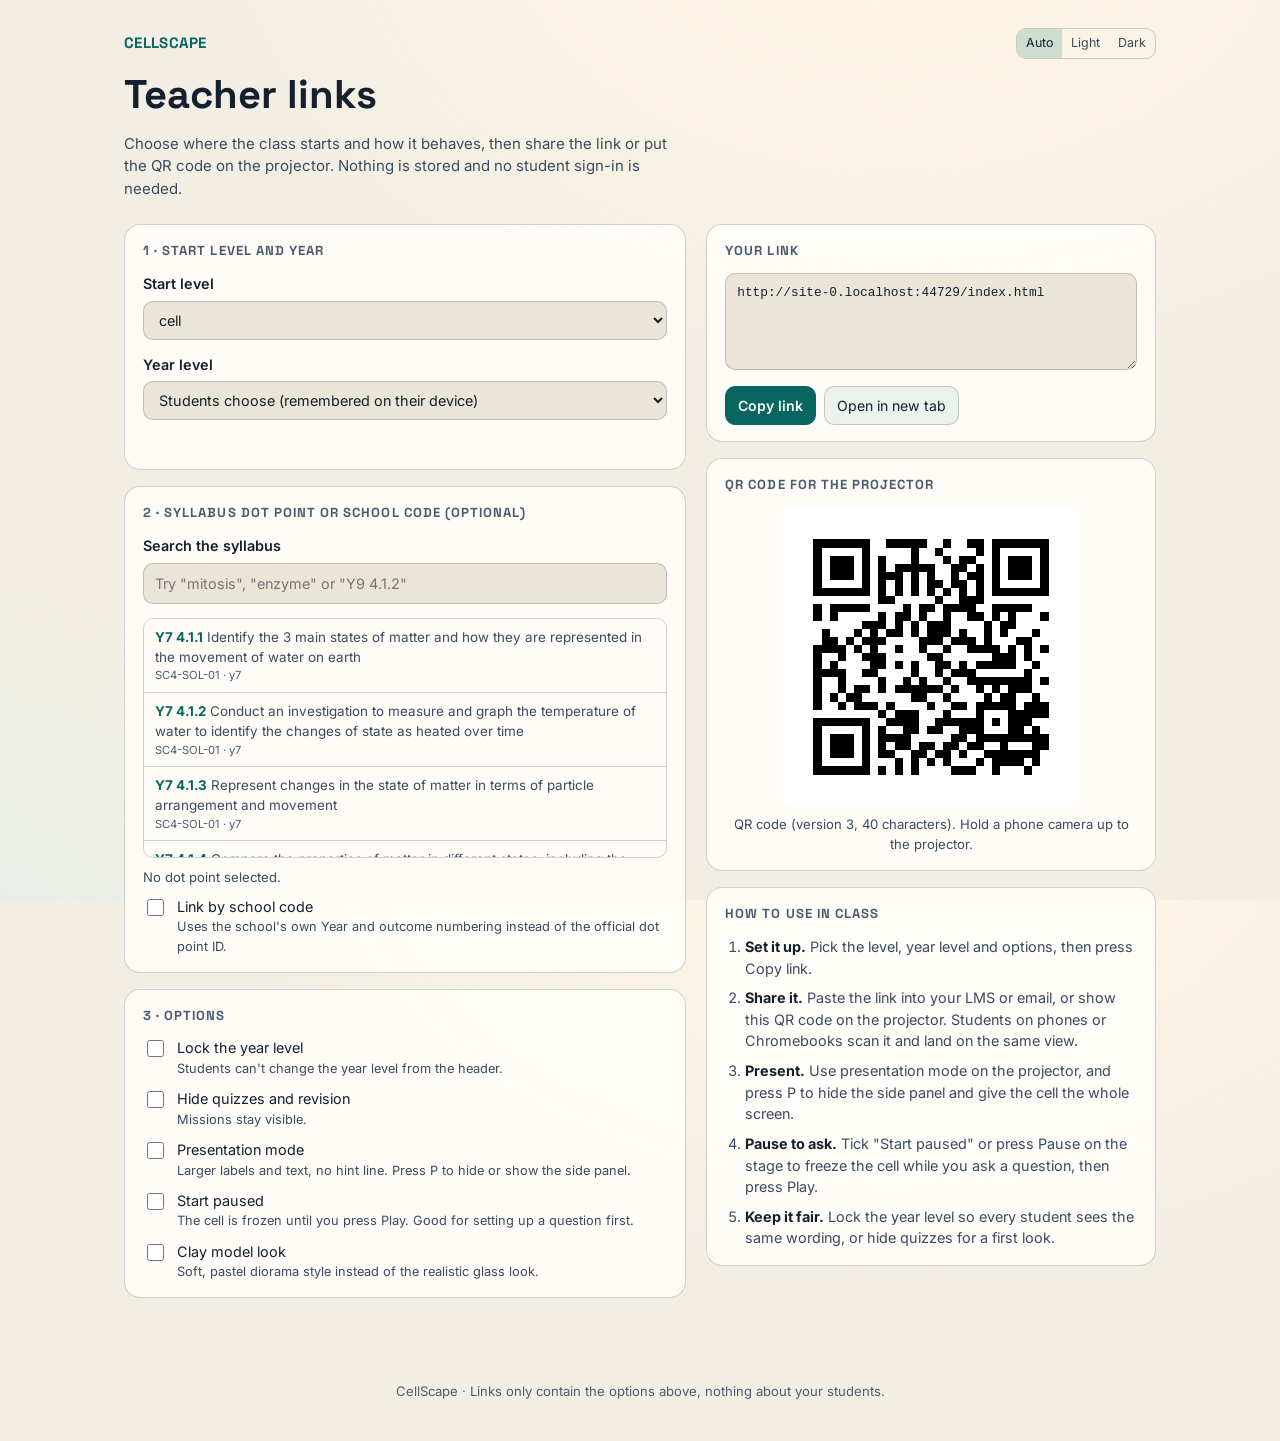
==== teacher.html @ 0e9d598e "Scaffold MixLab on the CellScape engine (c803344): two-band lens, syllabus map (SC4-SOL-01, Y7 4.x c" ====
<!doctype html>
<html lang="en">
<head>
  <meta charset="utf-8" />
  <meta name="viewport" content="width=device-width, initial-scale=1" />
  <script>(function(){var t="auto";try{t=localStorage.getItem("mixlab.theme")||"auto"}catch(e){}if(t!=="light"&&t!=="dark"){try{t=matchMedia("(prefers-color-scheme: light)").matches?"light":"dark"}catch(e){t="dark"}}document.documentElement.dataset.theme=t;document.documentElement.style.colorScheme=t})()</script>
  <title>Teacher links · CellScape</title>
  <meta name="description" content="Build a classroom link for CellScape: pick a starting level and year level, add options, then share a URL or QR code." />
  <link rel="preconnect" href="https://fonts.googleapis.com" />
  <link href="https://fonts.googleapis.com/css2?family=Inter:wght@400;600&family=Space+Grotesk:wght@500;600;700&display=swap" rel="stylesheet" />
  <link rel="stylesheet" href="assets/css/cellscape.css" />
  <link rel="stylesheet" href="assets/css/teacher.css" />
  <script type="importmap">
    { "imports": { "three": "./assets/vendor/three/build/three.module.js", "three/addons/": "./assets/vendor/three/examples/jsm/" } }
  </script>
</head>
<body>
  <div class="t-wrap">
    <div class="t-top">
      <a class="brand" href="index.html">CELLSCAPE</a>
      <span class="cs-theme-slot"></span>
    </div>
    <h1>Teacher links</h1>
    <p class="lede">Choose where the class starts and how it behaves, then share the link or put the QR code on the projector. Nothing is stored and no student sign-in is needed.</p>

    <div class="t-grid">
      <div class="t-col">
        <section class="t-card" aria-labelledby="h-start">
          <h2 id="h-start">1 · Start level and year</h2>
          <div class="t-field">
            <label for="t-level">Start level</label>
            <select id="t-level"></select>
          </div>
          <div class="t-field">
            <label for="t-year">Year level</label>
            <select id="t-year">
              <option value="">Students choose (remembered on their device)</option>
              <option value="y7-8">Years 7–8</option>
              <option value="y9-10">Years 9–10</option>
              <option value="y11">Year 11 Biology</option>
              <option value="y12">Year 12 Biology</option>
            </select>
            <p class="t-note" id="t-year-note"></p>
          </div>
        </section>

        <section class="t-card" aria-labelledby="h-dot">
          <h2 id="h-dot">2 · Syllabus dot point or school code (optional)</h2>
          <div class="t-field">
            <label for="t-search">Search the syllabus</label>
            <input type="search" id="t-search" placeholder="Try &quot;mitosis&quot;, &quot;enzyme&quot; or &quot;Y9 4.1.2&quot;" autocomplete="off" />
          </div>
          <ul class="t-dots" id="t-dots" aria-label="Matching dot points"></ul>
          <p class="t-note" id="t-dot-now" style="margin-top:10px"></p>
          <label class="t-opt" id="t-bycode-wrap" hidden style="margin-top:8px"><input type="checkbox" id="t-bycode" /><span>Link by school code<small>Uses the school's own Year and outcome numbering instead of the official dot point ID.</small></span></label>
        </section>

        <section class="t-card" aria-labelledby="h-opt">
          <h2 id="h-opt">3 · Options</h2>
          <div class="t-opts">
            <label class="t-opt"><input type="checkbox" id="t-lock" /><span>Lock the year level<small>Students can't change the year level from the header.</small></span></label>
            <label class="t-opt"><input type="checkbox" id="t-noquiz" /><span>Hide quizzes and revision<small>Missions stay visible.</small></span></label>
            <label class="t-opt"><input type="checkbox" id="t-present" /><span>Presentation mode<small>Larger labels and text, no hint line. Press P to hide or show the side panel.</small></span></label>
            <label class="t-opt"><input type="checkbox" id="t-paused" /><span>Start paused<small>The cell is frozen until you press Play. Good for setting up a question first.</small></span></label>
            <label class="t-opt"><input type="checkbox" id="t-clay" /><span>Clay model look<small>Soft, pastel diorama style instead of the realistic glass look.</small></span></label>
          </div>
        </section>
      </div>

      <div class="t-col">
        <section class="t-card" aria-labelledby="h-link">
          <h2 id="h-link">Your link</h2>
          <label for="t-url" class="visually-hidden" style="position:absolute;left:-9999px">Class link</label>
          <textarea id="t-url" class="t-url" readonly rows="4"></textarea>
          <div class="t-actions">
            <button type="button" class="btn primary" id="t-copy">Copy link</button>
            <a class="btn" id="t-open" href="index.html" target="_blank" rel="noopener">Open in new tab</a>
            <span class="t-note" id="t-copied" role="status"></span>
          </div>
        </section>

        <section class="t-card" aria-labelledby="h-qr">
          <h2 id="h-qr">QR code for the projector</h2>
          <div class="t-qr" id="t-qr"><canvas role="img" aria-label="QR code"></canvas></div>
          <p class="t-note" id="t-qr-note" style="text-align:center;margin-top:8px"></p>
        </section>

        <section class="t-card t-help" aria-labelledby="h-help">
          <h2 id="h-help">How to use in class</h2>
          <ol>
            <li><b>Set it up.</b> Pick the level, year level and options, then press Copy link.</li>
            <li><b>Share it.</b> Paste the link into your LMS or email, or show this QR code on the projector. Students on phones or Chromebooks scan it and land on the same view.</li>
            <li><b>Present.</b> Use presentation mode on the projector, and press P to hide the side panel and give the cell the whole screen.</li>
            <li><b>Pause to ask.</b> Tick "Start paused" or press Pause on the stage to freeze the cell while you ask a question, then press Play.</li>
            <li><b>Keep it fair.</b> Lock the year level so every student sees the same wording, or hide quizzes for a first look.</li>
          </ol>
        </section>
      </div>
    </div>
  </div>
  <p class="t-foot">CellScape · Links only contain the options above, nothing about your students.</p>

  <script type="module" src="assets/js/teacher.js"></script>
  <script type="module">import("./assets/js/world/theme.js").then((m) => m.mountThemeToggle(document.querySelector(".cs-theme-slot")));</script>
</body>
</html>
---- assets/css/cellscape.css ----
/* CellScape — shared design system. Dark, luminous "inside the cell" look, with a light page theme (data-theme). */
/* Dark tokens. They also apply inside the 3D stage and the library hero in light mode, because the stage
   keeps its dark cinematic backdrop in both themes (see the light-theme block below). */
:root,
:root[data-theme="light"] .stage,
:root[data-theme="light"] .hero {
  --bg-0: #050b16;
  --bg-1: #0a1628;
  --bg-2: #10213a;
  --panel: rgba(14, 28, 50, 0.82);
  --panel-border: rgba(120, 190, 255, 0.16);
  --ink: #e8f1ff;
  --ink-dim: #9fb3cf;
  --ink-faint: #7a8fac;
  --accent: #4fd1c5;      /* teal: cytoplasm / water */
  --accent-2: #a78bfa;    /* violet: proteins */
  --accent-3: #fbbf24;    /* amber: energy / ATP */
  --danger: #f87171;
  --good: #4ade80;
  --on-accent: #032024;
  --header-bg: rgba(5, 11, 22, 0.7);
  --panel-bg: rgba(7, 15, 28, 0.85);
  --float-bg: rgba(5, 11, 22, 0.72);        /* chips, overlay buttons */
  --toast-bg: rgba(10, 22, 40, 0.92);
  --well-bg: rgba(5, 11, 22, 0.5);          /* sunken canvas / chart wells */
  --tint-1: rgba(255, 255, 255, 0.02);
  --tint-2: rgba(255, 255, 255, 0.04);
  --tint-3: rgba(255, 255, 255, 0.08);
  --btn-bg: rgba(79, 209, 197, 0.08);
  --btn-bg-hover: rgba(79, 209, 197, 0.16);
  --sel-bg: rgba(79, 209, 197, 0.2);
  --pressed-bg: rgba(167, 139, 250, 0.25);
  --good-bg: rgba(74, 222, 128, 0.12);
  --danger-bg: rgba(248, 113, 113, 0.12);
  --warn-bg: rgba(251, 191, 36, 0.08);
  --grid-line: rgba(159, 179, 207, 0.18);   /* canvas chart gridlines */
  --shadow: rgba(0, 0, 0, 0.35);
  --t-good: #86efac;    /* status text on panel backgrounds */
  --t-bad: #fca5a5;
  --t-warn: #fcd34d;
  --t-violet: #ddd6fe;
  --t-pink: #e879f9;
  --dialog-bg: #0b1930;
  --bg-glow-a: #1b2f5a;
  --bg-glow-b: #0d3b44;
  color-scheme: dark;
}
/* inherited text colour must follow the re-scoped dark tokens */
:root[data-theme="light"] .stage,
:root[data-theme="light"] .hero { color: var(--ink); }
/* Light theme: page chrome only. Warm off-white panels, ink #14202e, accents darkened for 4.5:1 on light. */
:root[data-theme="light"] {
  --bg-0: #f3eee4;
  --bg-1: #ebe5d8;
  --bg-2: #e2dbcb;
  --panel: rgba(255, 253, 248, 0.94);
  --panel-border: rgba(20, 32, 46, 0.2);
  --ink: #14202e;
  --ink-dim: #3b4b5f;
  --ink-faint: #4b5c71;
  --accent: #086660;
  --accent-2: #6d4ad6;
  --accent-3: #7a4f05;
  --danger: #b3261e;
  --good: #17743a;
  --on-accent: #ffffff;
  --header-bg: rgba(250, 246, 238, 0.85);
  --panel-bg: rgba(250, 246, 238, 0.96);
  --float-bg: rgba(255, 253, 248, 0.9);
  --toast-bg: rgba(255, 253, 248, 0.97);
  --well-bg: rgba(20, 32, 46, 0.06);
  --tint-1: rgba(20, 32, 46, 0.035);
  --tint-2: rgba(20, 32, 46, 0.06);
  --tint-3: rgba(20, 32, 46, 0.12);
  --btn-bg: rgba(10, 117, 109, 0.08);
  --btn-bg-hover: rgba(10, 117, 109, 0.16);
  --sel-bg: rgba(10, 117, 109, 0.18);
  --pressed-bg: rgba(109, 74, 214, 0.16);
  --good-bg: rgba(23, 116, 58, 0.12);
  --danger-bg: rgba(179, 38, 30, 0.1);
  --warn-bg: rgba(138, 90, 6, 0.1);
  --grid-line: rgba(20, 32, 46, 0.14);
  --shadow: rgba(20, 32, 46, 0.18);
  --t-good: #17743a;
  --t-bad: #b3261e;
  --t-warn: #7a4f05;
  --t-violet: #5b3fc0;
  --t-pink: #a21caf;
  --dialog-bg: #fbf8f1;
  --bg-glow-a: #fff7e6;
  --bg-glow-b: #e3efe9;
  color-scheme: light;
}
:root {
  --radius: 14px;
  --font: "Inter", system-ui, -apple-system, "Segoe UI", Roboto, sans-serif;
  --font-display: "Space Grotesk", var(--font);
}

* { box-sizing: border-box; }
html, body { margin: 0; height: 100%; }
body {
  background: radial-gradient(1200px 800px at 70% -10%, var(--bg-glow-a) 0%, transparent 60%),
              radial-gradient(900px 700px at -10% 110%, var(--bg-glow-b) 0%, transparent 60%),
              var(--bg-0);
  color: var(--ink);
  font-family: var(--font);
  font-size: 15px;
  line-height: 1.5;
  -webkit-font-smoothing: antialiased;
}
a { color: var(--accent); }
button, input, select { font: inherit; color: inherit; }

/* ---------- Sim page shell ---------- */
.sim-shell {
  display: grid;
  grid-template-columns: minmax(0, 1fr) 360px;
  grid-template-rows: auto minmax(0, 1fr);
  height: 100vh;
  height: 100dvh;
}
.sim-header {
  grid-column: 1 / -1; min-width: 0;
  display: flex; align-items: center; gap: 14px;
  padding: 10px 18px;
  border-bottom: 1px solid var(--panel-border);
  background: var(--header-bg);
  backdrop-filter: blur(8px);
}
.sim-header .back {
  text-decoration: none; color: var(--ink-dim);
  padding: 6px 10px; border-radius: 8px; border: 1px solid var(--panel-border);
  white-space: nowrap;
}
.sim-header .back:hover { color: var(--ink); border-color: var(--accent); }
.sim-header h1 {
  min-width: 0; flex: 0 1 auto;
  font-family: var(--font-display); font-size: 1.15rem; margin: 0; font-weight: 600;
  white-space: nowrap; overflow: hidden; text-overflow: ellipsis;
}
.sim-header .tag {
  font-size: 0.75rem; color: var(--ink-faint); margin-left: auto; white-space: nowrap;
}

.stage {
  background: #06121c;
  position: relative; min-height: 0; overflow: hidden;
}
.stage canvas {
  position: absolute; inset: 0; width: 100%; height: 100%; display: block;
  touch-action: none;
}
.stage-overlay {
  position: absolute; left: 14px; top: 14px; right: 14px;
  pointer-events: none; display: flex; flex-wrap: wrap; gap: 8px;
}
.chip {
  pointer-events: auto;
  background: var(--float-bg); border: 1px solid var(--panel-border);
  padding: 5px 10px; border-radius: 999px; font-size: 0.8rem; color: var(--ink-dim);
}
.chip b { color: var(--ink); font-variant-numeric: tabular-nums; }

.panel {
  overflow-y: auto; overflow-x: clip; padding: 14px; display: flex; flex-direction: column; gap: 12px;
  border-left: 1px solid var(--panel-border);
  background: var(--panel-bg);
}
.card {
  background: var(--panel); border: 1px solid var(--panel-border);
  border-radius: var(--radius); padding: 12px 14px;
}
.card h2 {
  font-family: var(--font-display); font-size: 0.8rem; letter-spacing: 0.08em;
  text-transform: uppercase; color: var(--ink-faint); margin: 0 0 8px; font-weight: 600;
}
.card p { margin: 0 0 8px; color: var(--ink-dim); }
.card p:last-child { margin-bottom: 0; }
.explain strong { color: var(--ink); }

/* ---------- Controls ---------- */
.control { margin: 10px 0; }
.control:first-of-type { margin-top: 0; }
.control-row { display: flex; justify-content: space-between; align-items: baseline; gap: 8px; font-size: 0.88rem; }
.control-row output { color: var(--accent); font-variant-numeric: tabular-nums; font-weight: 600; }
input[type="range"] {
  width: 100%; accent-color: var(--accent); margin: 6px 0 0; height: 22px;
}
.btn-row { display: flex; flex-wrap: wrap; gap: 8px; margin: 8px 0; }
.btn {
  appearance: none; cursor: pointer;
  border: 1px solid var(--panel-border); background: var(--btn-bg);
  padding: 8px 12px; border-radius: 10px; font-size: 0.88rem; color: var(--ink);
  transition: background 0.15s, border-color 0.15s, transform 0.05s;
}
.btn:hover { border-color: var(--accent); background: var(--btn-bg-hover); }
.btn:active { transform: translateY(1px); }
.btn.primary { background: var(--accent); color: var(--on-accent); border-color: var(--accent); font-weight: 600; }
.btn.primary:hover { filter: brightness(1.1); }
.btn[aria-pressed="true"] { background: var(--pressed-bg); border-color: var(--accent-2); }
.btn:disabled { opacity: 0.45; cursor: not-allowed; }

.segmented { display: flex; border: 1px solid var(--panel-border); border-radius: 10px; overflow: hidden; }
.segmented button {
  flex: 1; border: 0; background: transparent; padding: 7px 6px; cursor: pointer; font-size: 0.82rem; color: var(--ink-dim);
}
.segmented button[aria-pressed="true"] { background: var(--sel-bg); color: var(--ink); }

.toggle { display: flex; align-items: center; gap: 8px; cursor: pointer; font-size: 0.88rem; margin: 6px 0; }
.toggle input { accent-color: var(--accent-2); width: 16px; height: 16px; }

/* ---------- Missions ---------- */
.missions ol { list-style: none; padding: 0; margin: 0; display: flex; flex-direction: column; gap: 6px; }
.missions li {
  display: flex; gap: 8px; align-items: flex-start; font-size: 0.88rem; color: var(--ink-dim);
  padding: 6px 8px; border-radius: 8px; background: var(--tint-1);
}
.missions li::before {
  content: ""; flex: 0 0 16px; height: 16px; margin-top: 2px; border-radius: 50%;
  border: 2px solid var(--ink-faint);
}
.missions li.done { color: var(--ink); background: var(--good-bg); }
.missions li.done::before { border-color: var(--good); background: var(--good); box-shadow: 0 0 10px var(--good); }
.missions .progress { height: 4px; background: var(--tint-3); border-radius: 4px; margin-top: 10px; overflow: hidden; }
.missions .progress > div { height: 100%; background: linear-gradient(90deg, var(--accent), var(--accent-2)); width: 0; transition: width 0.4s; }

/* ---------- Toast ---------- */
.toast {
  position: absolute; left: 50%; bottom: 18px; transform: translateX(-50%) translateY(20px);
  background: var(--toast-bg); border: 1px solid var(--accent); box-shadow: 0 6px 24px var(--shadow);
  padding: 9px 16px; border-radius: 12px; font-size: 0.9rem; opacity: 0; pointer-events: none;
  transition: opacity 0.25s, transform 0.25s; max-width: calc(100% - 32px); text-align: center;
}
.toast.show { opacity: 1; transform: translateX(-50%) translateY(0); }

/* ---------- Quiz ---------- */
.quiz .q { font-size: 0.9rem; margin-bottom: 8px; color: var(--ink); }
.quiz .opts { display: flex; flex-direction: column; gap: 6px; }
.quiz .opts button { text-align: left; }
.quiz .opts button.right { border-color: var(--good); background: var(--good-bg); }
.quiz .opts button.wrong { border-color: var(--danger); background: var(--danger-bg); }
.quiz .fb { font-size: 0.85rem; margin-top: 8px; color: var(--ink-dim); min-height: 1.2em; }

/* ---------- Legend ---------- */
.legend { display: grid; grid-template-columns: minmax(0, 1fr) minmax(0, 1fr); gap: 6px 10px; font-size: 0.82rem; color: var(--ink-dim); }
.legend span { display: flex; align-items: center; gap: 6px; }
.legend i { width: 12px; height: 12px; border-radius: 50%; display: inline-block; flex: 0 0 12px; }

/* ---------- Responsive ---------- */
@media (max-width: 860px) {
  .sim-shell { grid-template-columns: minmax(0, 1fr); grid-template-rows: auto 58vh auto; height: auto; min-height: 100dvh; }
  .panel { border-left: 0; border-top: 1px solid var(--panel-border); overflow: visible; }
  .sim-header .tag { display: none; }
}
@media (prefers-reduced-motion: reduce) {
  * { transition: none !important; }
}

/* ---------- Theme toggle (header) ---------- */
.cs-theme { flex: 0 0 auto; }
.cs-theme button { padding: 5px 9px; font-size: 0.78rem; }
.sim-header .cs-theme-slot { display: inline-flex; margin-left: auto; }
.sim-header .tag + .cs-theme-slot, .sim-header .lens-select ~ .cs-theme-slot { margin-left: 0; }
@media (max-width: 600px) {
  .cs-theme button { padding: 5px 7px; font-size: 0.72rem; }
  .sim-header { flex-wrap: wrap; row-gap: 8px; padding: 8px 12px; }
  .sim-header .lens-select { margin-left: 0; }
  .sim-header .cs-theme-slot { margin-left: auto; }
  .sim-header .tag + .cs-theme-slot { margin-left: auto; }
}

/* Light theme: panel text that levels colour inline with the pale dark-theme hues (state words, base letters,
   status marks) is darkened with a filter so it reaches 4.5:1 on the light panel. Dark theme is untouched. */
:root[data-theme="light"] .panel :is([style^="color:"], [style*=";color:"], [style*="; color:"]):not([style*="color:var("]):not([style*="color: var("]) {
  filter: brightness(0.5) saturate(1.4);
}

/* Light theme: pale legend swatches get a darker tone and a hairline ring so they read on the light panel. */
:root[data-theme="light"] .panel :is(.legend, .flow-key) i { filter: brightness(0.78) saturate(1.3); box-shadow: inset 0 0 0 1px rgba(20, 32, 46, 0.35); }
---- assets/css/teacher.css ----
/* Teacher mode: classroom overrides for the sim pages (injected by teacherMode.js) and styles for teacher.html. */

/* ---- ?noquiz=1: hide the quiz cards (K.quiz makes section.card.quiz). Missions stay. ---- */
html[data-teacher-hide-quiz="1"] .card.quiz,
html[data-teacher-hide-quiz="1"] .card.revision { display: none !important; }

/* ---- ?present=1: projector layout ---- */
html[data-teacher-present="1"] .cs-hint { display: none !important; }
html[data-teacher-present="1"] .lbl3d { font-size: 1.05rem; }
html[data-teacher-present="1"] .lbl3d small { font-size: 0.9rem; }
html[data-teacher-present="1"] .chip { font-size: 1rem; }
html[data-teacher-present="1"] .panel { zoom: 1.2; }
html[data-teacher-present="1"] .sim-shell { grid-template-columns: minmax(0, 1fr) 440px; }
html[data-teacher-present="1"] .sim-shell.panel-hidden { grid-template-columns: minmax(0, 1fr); }
html[data-teacher-present="1"] .sim-shell.panel-hidden .panel { display: none; }
.cs-panel-toggle { position: absolute; top: 14px; right: 14px; z-index: 6; background: rgba(5, 11, 22, 0.8); color: #e8f1ff; font-size: 0.95rem; padding: 8px 14px; }
.cs-panel-toggle:hover { color: #e8f1ff; }
@media (max-width: 860px) {
  html[data-teacher-present="1"] .sim-shell { grid-template-columns: minmax(0, 1fr); }
  html[data-teacher-present="1"] .panel { zoom: 1.08; }
}

/* ---- teacher.html (link builder) ---- */
.t-wrap { max-width: 1080px; margin: 0 auto; padding: 28px 24px 60px; }
.t-wrap h1 { font-family: var(--font-display); font-size: clamp(1.7rem, 4vw, 2.5rem); margin: 6px 0 8px; }
.t-wrap .lede { color: var(--ink-dim); max-width: 62ch; margin: 0 0 24px; }
.t-top { display: flex; align-items: center; gap: 12px; }
.t-top .brand { font-family: var(--font-display); font-weight: 700; color: var(--accent); text-decoration: none; letter-spacing: 0.02em; }
.t-top .cs-theme-slot { margin-left: auto; display: inline-flex; }
.t-grid { display: grid; grid-template-columns: minmax(0, 1.25fr) minmax(0, 1fr); gap: 20px; align-items: start; }
@media (max-width: 860px) { .t-grid { grid-template-columns: minmax(0, 1fr); } }
.t-col { display: flex; flex-direction: column; gap: 16px; min-width: 0; }
.t-card { background: var(--panel); border: 1px solid var(--panel-border); border-radius: 16px; padding: 16px 18px; }
.t-card h2 { font-family: var(--font-display); font-size: 0.82rem; letter-spacing: 0.08em; text-transform: uppercase; color: var(--ink-faint); margin: 0 0 12px; }
.t-field { display: flex; flex-direction: column; gap: 6px; margin-bottom: 14px; font-size: 0.9rem; }
.t-field > label, .t-field > .lab { color: var(--ink); font-weight: 600; }
.t-field select, .t-field input[type="search"], .t-url {
  font: inherit; color: var(--ink); background: var(--bg-1); border: 1px solid var(--panel-border);
  border-radius: 10px; padding: 9px 11px; width: 100%; box-sizing: border-box;
}
.t-field select:disabled { opacity: 0.55; }
.t-note { color: var(--ink-dim); font-size: 0.82rem; margin: 0; min-height: 1em; }
.t-dots { list-style: none; margin: 0; padding: 0; max-height: 240px; overflow: auto; border: 1px solid var(--panel-border); border-radius: 10px; }
.t-dots li + li { border-top: 1px solid var(--panel-border); }
.t-dots button { all: unset; box-sizing: border-box; display: block; width: 100%; padding: 8px 11px; cursor: pointer; font-size: 0.84rem; color: var(--ink-dim); }
.t-dots button:hover, .t-dots button:focus-visible { background: var(--btn-bg-hover); color: var(--ink); }
.t-dots button[aria-pressed="true"] { background: var(--btn-bg-hover); color: var(--ink); box-shadow: inset 3px 0 0 var(--accent); }
.t-dots b { color: var(--accent); }
.t-dots small { display: block; color: var(--ink-faint); }
.t-dots .none { padding: 10px 11px; color: var(--ink-dim); font-size: 0.85rem; }
.t-opts { display: flex; flex-direction: column; gap: 10px; }
.t-opt { display: flex; gap: 10px; align-items: flex-start; font-size: 0.9rem; cursor: pointer; }
.t-opt input { margin-top: 3px; width: 17px; height: 17px; accent-color: var(--accent); flex: 0 0 auto; }
.t-opt span small { display: block; color: var(--ink-dim); font-size: 0.8rem; }
.t-url { font-family: ui-monospace, Menlo, monospace; font-size: 0.8rem; word-break: break-all; resize: vertical; min-height: 84px; }
.t-actions { display: flex; flex-wrap: wrap; gap: 8px; align-items: center; margin: 10px 0 0; }
.t-actions a.btn { text-decoration: none; }
.t-qr { display: flex; flex-direction: column; align-items: center; gap: 10px; }
.t-qr canvas { width: min(100%, 300px); height: auto; image-rendering: pixelated; border-radius: 10px; background: #fff; }
.t-help ol { margin: 0; padding-left: 20px; color: var(--ink-dim); font-size: 0.9rem; display: flex; flex-direction: column; gap: 8px; }
.t-help li b { color: var(--ink); }
.t-foot { text-align: center; color: var(--ink-faint); font-size: 0.82rem; padding: 10px 20px 40px; }
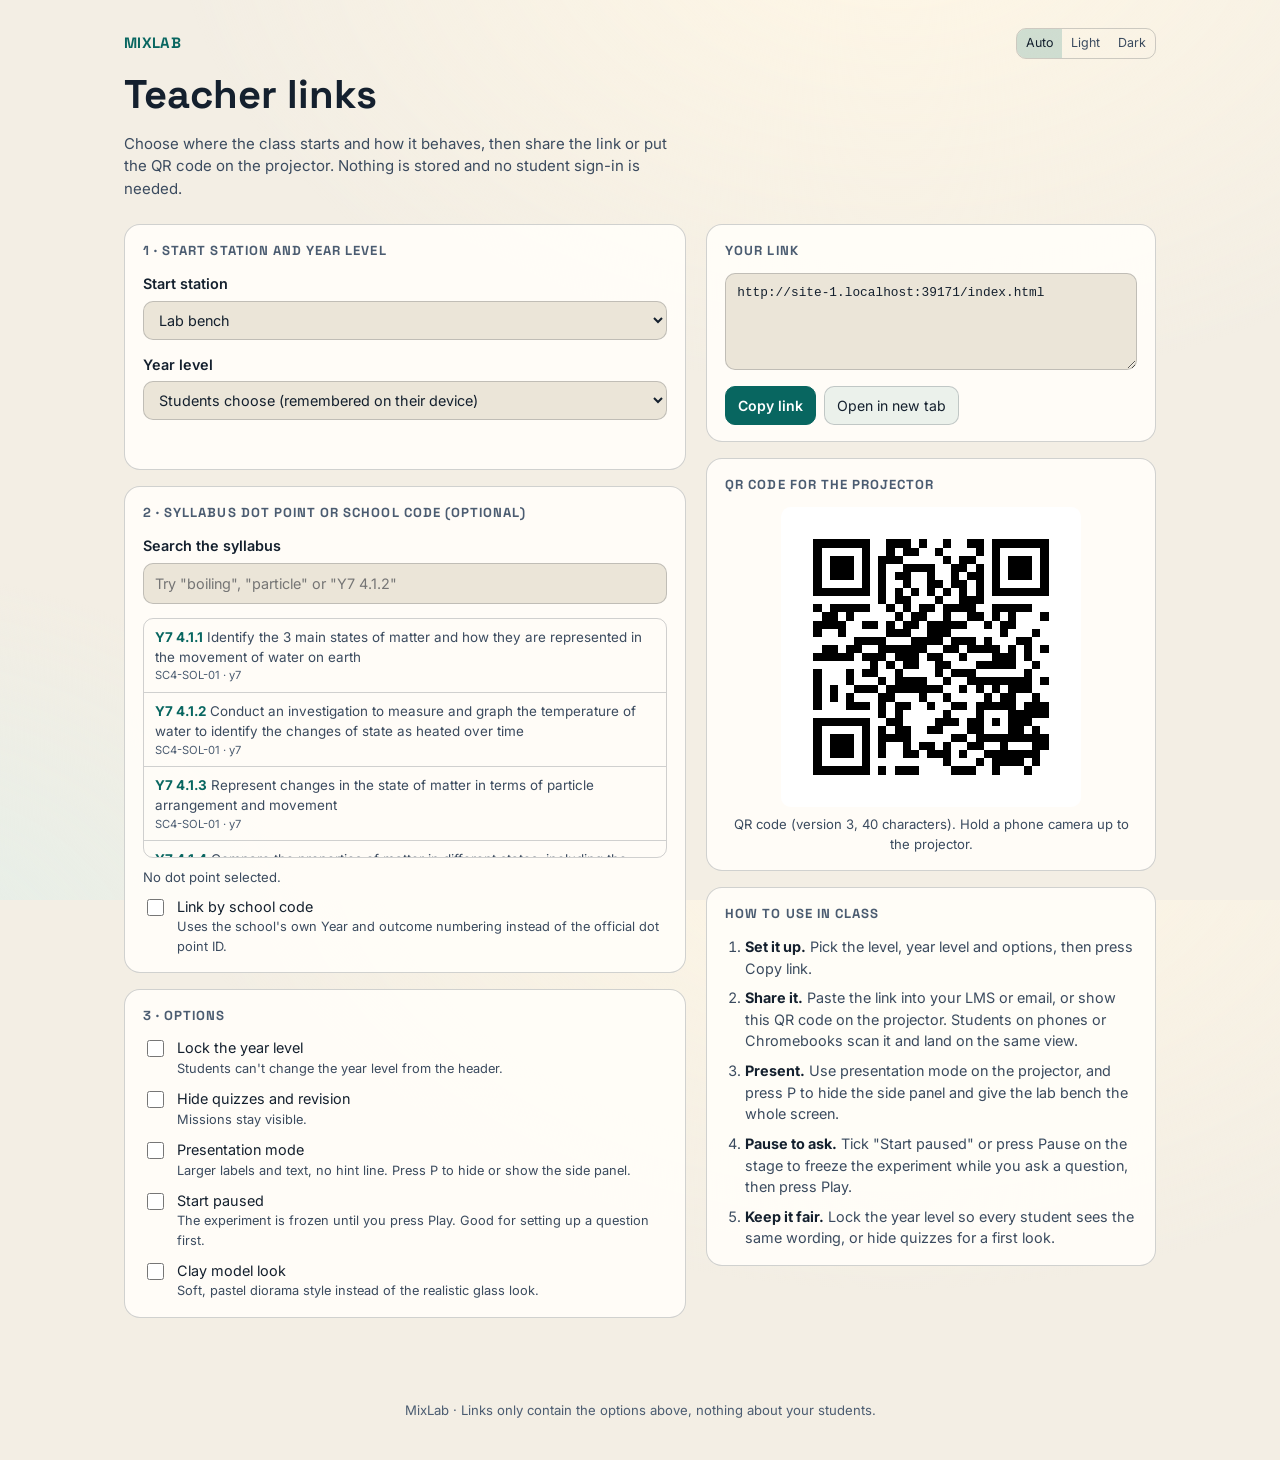
==== commit 05bae24a: "Docs (PLAN, HANDOVER), density model with tests (station 2 groundwork) Co-Authored-By: Claude Opus 5" ====
--- a/teacher.html
+++ b/teacher.html
@@ -4,8 +4,8 @@
   <meta charset="utf-8" />
   <meta name="viewport" content="width=device-width, initial-scale=1" />
   <script>(function(){var t="auto";try{t=localStorage.getItem("mixlab.theme")||"auto"}catch(e){}if(t!=="light"&&t!=="dark"){try{t=matchMedia("(prefers-color-scheme: light)").matches?"light":"dark"}catch(e){t="dark"}}document.documentElement.dataset.theme=t;document.documentElement.style.colorScheme=t})()</script>
-  <title>Teacher links · CellScape</title>
-  <meta name="description" content="Build a classroom link for CellScape: pick a starting level and year level, add options, then share a URL or QR code." />
+  <title>Teacher links · MixLab</title>
+  <meta name="description" content="Build a classroom link for MixLab: pick a starting station and year level, add options, then share a URL or QR code." />
   <link rel="preconnect" href="https://fonts.googleapis.com" />
   <link href="https://fonts.googleapis.com/css2?family=Inter:wght@400;600&family=Space+Grotesk:wght@500;600;700&display=swap" rel="stylesheet" />
   <link rel="stylesheet" href="assets/css/cellscape.css" />
@@ -17,7 +17,7 @@
 <body>
   <div class="t-wrap">
     <div class="t-top">
-      <a class="brand" href="index.html">CELLSCAPE</a>
+      <a class="brand" href="index.html">MIXLAB</a>
       <span class="cs-theme-slot"></span>
     </div>
     <h1>Teacher links</h1>
@@ -26,19 +26,17 @@
     <div class="t-grid">
       <div class="t-col">
         <section class="t-card" aria-labelledby="h-start">
-          <h2 id="h-start">1 · Start level and year</h2>
+          <h2 id="h-start">1 · Start station and year level</h2>
           <div class="t-field">
-            <label for="t-level">Start level</label>
+            <label for="t-level">Start station</label>
             <select id="t-level"></select>
           </div>
           <div class="t-field">
             <label for="t-year">Year level</label>
             <select id="t-year">
               <option value="">Students choose (remembered on their device)</option>
-              <option value="y7-8">Years 7–8</option>
-              <option value="y9-10">Years 9–10</option>
-              <option value="y11">Year 11 Biology</option>
-              <option value="y12">Year 12 Biology</option>
+              <option value="y7">Year 7</option>
+              <option value="ext">Extension (Years 8–10)</option>
             </select>
             <p class="t-note" id="t-year-note"></p>
           </div>
@@ -48,7 +46,7 @@
           <h2 id="h-dot">2 · Syllabus dot point or school code (optional)</h2>
           <div class="t-field">
             <label for="t-search">Search the syllabus</label>
-            <input type="search" id="t-search" placeholder="Try &quot;mitosis&quot;, &quot;enzyme&quot; or &quot;Y9 4.1.2&quot;" autocomplete="off" />
+            <input type="search" id="t-search" placeholder="Try &quot;boiling&quot;, &quot;particle&quot; or &quot;Y7 4.1.2&quot;" autocomplete="off" />
           </div>
           <ul class="t-dots" id="t-dots" aria-label="Matching dot points"></ul>
           <p class="t-note" id="t-dot-now" style="margin-top:10px"></p>
@@ -61,7 +59,7 @@
             <label class="t-opt"><input type="checkbox" id="t-lock" /><span>Lock the year level<small>Students can't change the year level from the header.</small></span></label>
             <label class="t-opt"><input type="checkbox" id="t-noquiz" /><span>Hide quizzes and revision<small>Missions stay visible.</small></span></label>
             <label class="t-opt"><input type="checkbox" id="t-present" /><span>Presentation mode<small>Larger labels and text, no hint line. Press P to hide or show the side panel.</small></span></label>
-            <label class="t-opt"><input type="checkbox" id="t-paused" /><span>Start paused<small>The cell is frozen until you press Play. Good for setting up a question first.</small></span></label>
+            <label class="t-opt"><input type="checkbox" id="t-paused" /><span>Start paused<small>The experiment is frozen until you press Play. Good for setting up a question first.</small></span></label>
             <label class="t-opt"><input type="checkbox" id="t-clay" /><span>Clay model look<small>Soft, pastel diorama style instead of the realistic glass look.</small></span></label>
           </div>
         </section>
@@ -90,15 +88,15 @@
           <ol>
             <li><b>Set it up.</b> Pick the level, year level and options, then press Copy link.</li>
             <li><b>Share it.</b> Paste the link into your LMS or email, or show this QR code on the projector. Students on phones or Chromebooks scan it and land on the same view.</li>
-            <li><b>Present.</b> Use presentation mode on the projector, and press P to hide the side panel and give the cell the whole screen.</li>
-            <li><b>Pause to ask.</b> Tick "Start paused" or press Pause on the stage to freeze the cell while you ask a question, then press Play.</li>
+            <li><b>Present.</b> Use presentation mode on the projector, and press P to hide the side panel and give the lab bench the whole screen.</li>
+            <li><b>Pause to ask.</b> Tick "Start paused" or press Pause on the stage to freeze the experiment while you ask a question, then press Play.</li>
             <li><b>Keep it fair.</b> Lock the year level so every student sees the same wording, or hide quizzes for a first look.</li>
           </ol>
         </section>
       </div>
     </div>
   </div>
-  <p class="t-foot">CellScape · Links only contain the options above, nothing about your students.</p>
+  <p class="t-foot">MixLab · Links only contain the options above, nothing about your students.</p>
 
   <script type="module" src="assets/js/teacher.js"></script>
   <script type="module">import("./assets/js/world/theme.js").then((m) => m.mountThemeToggle(document.querySelector(".cs-theme-slot")));</script>
